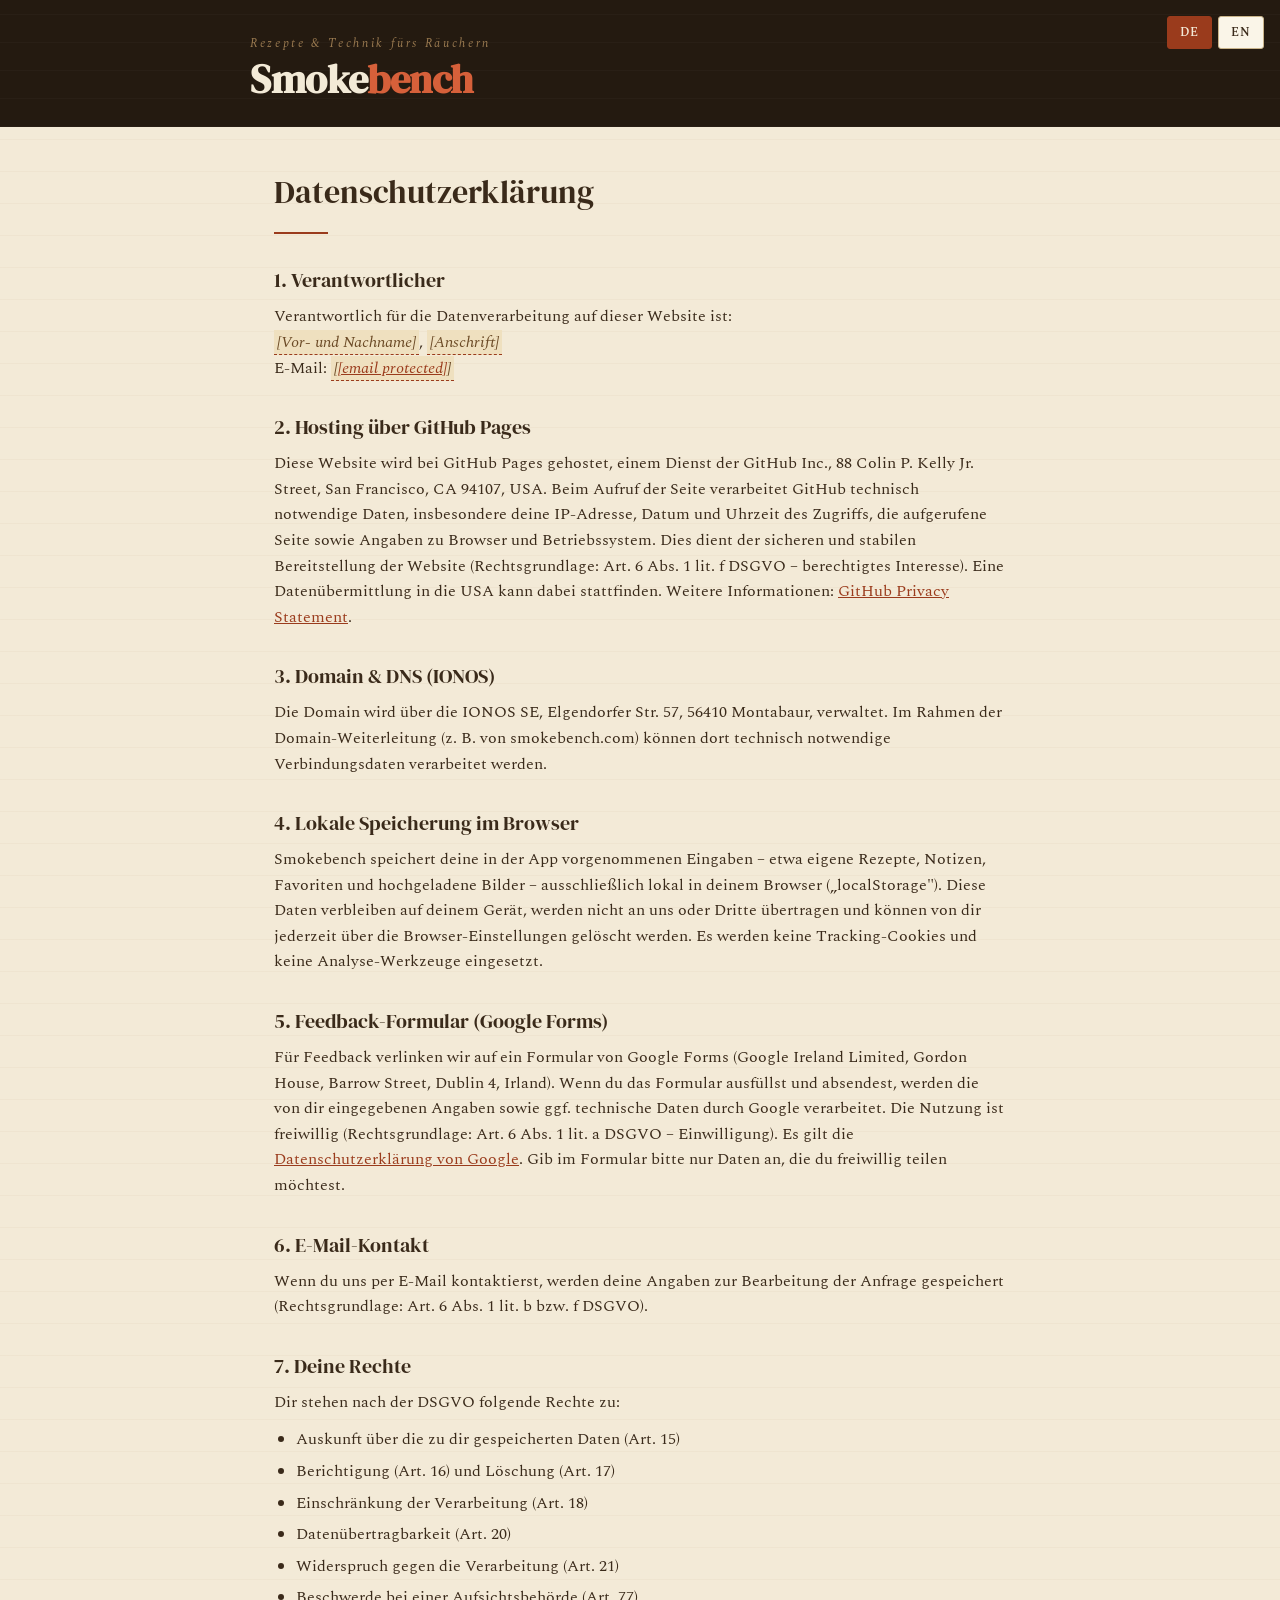
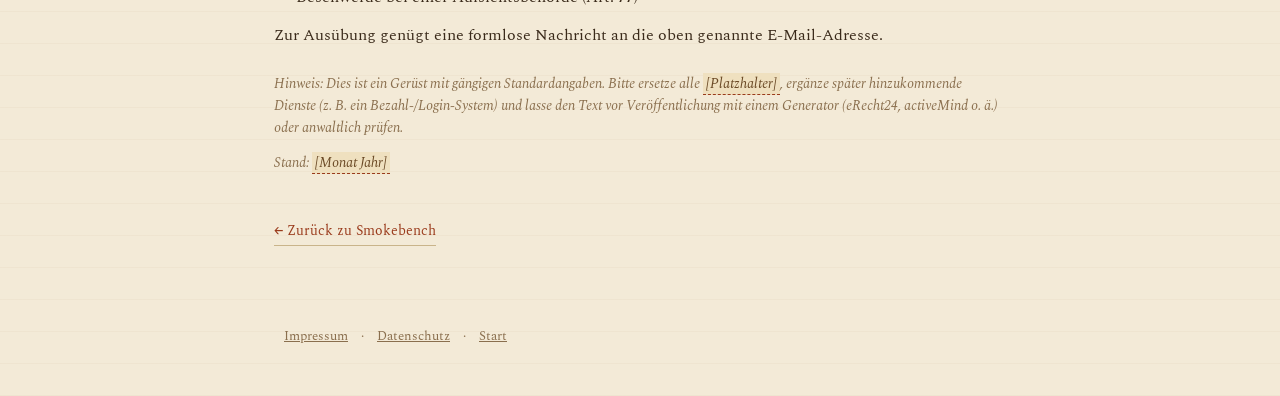
==== datenschutz.html @ 2a53a17a "Add files via upload" ====
<!DOCTYPE html>
<html lang="de">
<head>
<meta charset="utf-8">
<meta name="viewport" content="width=device-width, initial-scale=1">
<title>Datenschutz · Smokebench</title>
<meta name="robots" content="noindex">
<link rel="preconnect" href="https://fonts.googleapis.com">
<link href="https://fonts.googleapis.com/css2?family=DM+Serif+Display:ital@0;1&family=Spectral:ital,wght@0,400;0,600;1,400&display=swap" rel="stylesheet">
<style>
  :root{
    --bg:#f3ead7; --ink:#3a2a1a; --muted:#8a6f4e; --line:#c9b48a;
    --accent:#9a3b1c; --accent2:#d6603a; --dark:#241a10;
  }
  *{box-sizing:border-box;}
  body{
    margin:0; background:var(--bg); color:var(--ink);
    font-family:'Spectral',serif; line-height:1.6;
    background-image:repeating-linear-gradient(0deg,rgba(140,90,40,0.04) 0 1px,transparent 1px 32px);
  }
  .lang{ position:fixed; top:16px; right:16px; z-index:10; display:flex; gap:6px; }
  .lang button{
    font-family:'Spectral',serif; font-size:12px; font-weight:600; letter-spacing:0.08em;
    cursor:pointer; border-radius:3px; padding:6px 12px; border:1.5px solid var(--line);
    background:#faf5e8; color:var(--ink);
  }
  .lang button.active{ background:var(--accent); border-color:var(--accent); color:#f3ead7; }
  header.mast{
    background:var(--dark);
    background-image:repeating-linear-gradient(0deg,rgba(255,255,255,0.025) 0 1px,transparent 1px 28px);
    padding:34px 24px 28px;
  }
  .mast-in{ max-width:780px; margin:0 auto; }
  .tag{ font-family:'Spectral',serif; font-style:italic; font-size:12px; letter-spacing:0.22em; color:#9a7a50; }
  h1.logo{ margin:6px 0 0; font-family:'DM Serif Display',serif; font-size:40px; line-height:1; color:#f3ead7; letter-spacing:-0.01em; }
  h1.logo span{ color:var(--accent2); }
  main{ max-width:780px; margin:0 auto; padding:40px 24px 80px; }
  h2.page{ font-family:'DM Serif Display',serif; font-weight:400; font-size:32px; margin:0 0 6px; color:var(--ink); }
  .rule{ height:2px; width:54px; background:var(--accent); margin:14px 0 30px; }
  h3{ font-family:'DM Serif Display',serif; font-weight:400; font-size:20px; margin:30px 0 8px; color:var(--ink); }
  p{ margin:0 0 12px; }
  ul{ margin:0 0 12px; padding-left:22px; }
  li{ margin:0 0 6px; }
  .ph{ background:#efe0bf; border-bottom:1px dashed var(--accent); padding:0 3px; font-style:italic; color:#6b4a26; }
  a{ color:var(--accent); }
  .note{ font-style:italic; font-size:14px; color:var(--muted); }
  .back{ display:inline-block; margin-top:34px; font-size:14px; text-decoration:none; color:var(--accent); border-bottom:1px solid var(--line); padding-bottom:2px; }
  footer{ max-width:780px; margin:0 auto; padding:0 24px 50px; font-size:13px; color:var(--muted); }
  footer a{ color:var(--muted); margin:0 10px; }
  .de .en-only{ display:none; }
  .en .de-only{ display:none; }
</style>
</head>
<body class="de">

  <div class="lang">
    <button data-set="de" class="active" onclick="setLang('de')">DE</button>
    <button data-set="en" onclick="setLang('en')">EN</button>
  </div>

  <header class="mast">
    <div class="mast-in">
      <div class="tag de-only">Rezepte &amp; Technik fürs Räuchern</div>
      <div class="tag en-only">Recipes &amp; technique for smoking</div>
      <h1 class="logo">Smoke<span>bench</span></h1>
    </div>
  </header>

  <main>
    <!-- ============ DEUTSCH ============ -->
    <div class="de-only">
      <h2 class="page">Datenschutzerklärung</h2>
      <div class="rule"></div>

      <h3>1. Verantwortlicher</h3>
      <p>
        Verantwortlich für die Datenverarbeitung auf dieser Website ist:<br>
        <span class="ph">[Vor- und Nachname]</span>, <span class="ph">[Anschrift]</span><br>
        E-Mail: <span class="ph">[<a href="/cdn-cgi/l/email-protection" class="__cf_email__" data-cfemail="5430313d3a3179353026312727311427393b3f3136313a373c7a3031">[email&#160;protected]</a>]</span>
      </p>

      <h3>2. Hosting über GitHub Pages</h3>
      <p>
        Diese Website wird bei GitHub Pages gehostet, einem Dienst der GitHub Inc., 88 Colin P.
        Kelly Jr. Street, San Francisco, CA 94107, USA. Beim Aufruf der Seite verarbeitet GitHub
        technisch notwendige Daten, insbesondere deine IP-Adresse, Datum und Uhrzeit des Zugriffs,
        die aufgerufene Seite sowie Angaben zu Browser und Betriebssystem. Dies dient der sicheren
        und stabilen Bereitstellung der Website (Rechtsgrundlage: Art. 6 Abs. 1 lit. f DSGVO –
        berechtigtes Interesse). Eine Datenübermittlung in die USA kann dabei stattfinden.
        Weitere Informationen:
        <a href="https://docs.github.com/site-policy/privacy-policies/github-privacy-statement" target="_blank" rel="noopener">GitHub Privacy Statement</a>.
      </p>

      <h3>3. Domain &amp; DNS (IONOS)</h3>
      <p>
        Die Domain wird über die IONOS SE, Elgendorfer Str. 57, 56410 Montabaur, verwaltet. Im
        Rahmen der Domain-Weiterleitung (z. B. von smokebench.com) können dort technisch
        notwendige Verbindungsdaten verarbeitet werden.
      </p>

      <h3>4. Lokale Speicherung im Browser</h3>
      <p>
        Smokebench speichert deine in der App vorgenommenen Eingaben – etwa eigene Rezepte,
        Notizen, Favoriten und hochgeladene Bilder – ausschließlich lokal in deinem Browser
        („localStorage"). Diese Daten verbleiben auf deinem Gerät, werden nicht an uns oder Dritte
        übertragen und können von dir jederzeit über die Browser-Einstellungen gelöscht werden.
        Es werden keine Tracking-Cookies und keine Analyse-Werkzeuge eingesetzt.
      </p>

      <h3>5. Feedback-Formular (Google Forms)</h3>
      <p>
        Für Feedback verlinken wir auf ein Formular von Google Forms (Google Ireland Limited,
        Gordon House, Barrow Street, Dublin 4, Irland). Wenn du das Formular ausfüllst und
        absendest, werden die von dir eingegebenen Angaben sowie ggf. technische Daten durch
        Google verarbeitet. Die Nutzung ist freiwillig (Rechtsgrundlage: Art. 6 Abs. 1 lit. a
        DSGVO – Einwilligung). Es gilt die
        <a href="https://policies.google.com/privacy" target="_blank" rel="noopener">Datenschutzerklärung von Google</a>.
        Gib im Formular bitte nur Daten an, die du freiwillig teilen möchtest.
      </p>

      <h3>6. E-Mail-Kontakt</h3>
      <p>
        Wenn du uns per E-Mail kontaktierst, werden deine Angaben zur Bearbeitung der Anfrage
        gespeichert (Rechtsgrundlage: Art. 6 Abs. 1 lit. b bzw. f DSGVO).
      </p>

      <h3>7. Deine Rechte</h3>
      <p>Dir stehen nach der DSGVO folgende Rechte zu:</p>
      <ul>
        <li>Auskunft über die zu dir gespeicherten Daten (Art. 15)</li>
        <li>Berichtigung (Art. 16) und Löschung (Art. 17)</li>
        <li>Einschränkung der Verarbeitung (Art. 18)</li>
        <li>Datenübertragbarkeit (Art. 20)</li>
        <li>Widerspruch gegen die Verarbeitung (Art. 21)</li>
        <li>Beschwerde bei einer Aufsichtsbehörde (Art. 77)</li>
      </ul>
      <p>Zur Ausübung genügt eine formlose Nachricht an die oben genannte E-Mail-Adresse.</p>

      <p class="note" style="margin-top:24px;">
        Hinweis: Dies ist ein Gerüst mit gängigen Standardangaben. Bitte ersetze alle
        <span class="ph">[Platzhalter]</span>, ergänze später hinzukommende Dienste (z. B. ein
        Bezahl-/Login-System) und lasse den Text vor Veröffentlichung mit einem Generator
        (eRecht24, activeMind o. ä.) oder anwaltlich prüfen.
      </p>
      <p class="note">Stand: <span class="ph">[Monat Jahr]</span></p>

      <a class="back" href="index.html">← Zurück zu Smokebench</a>
    </div>

    <!-- ============ ENGLISH ============ -->
    <div class="en-only">
      <h2 class="page">Privacy Policy</h2>
      <div class="rule"></div>

      <h3>1. Controller</h3>
      <p>
        The controller responsible for data processing on this website is:<br>
        <span class="ph">[First and last name]</span>, <span class="ph">[Address]</span><br>
        Email: <span class="ph">[<a href="/cdn-cgi/l/email-protection" class="__cf_email__" data-cfemail="d1a8bea4a3fcb0b5b5a3b4a2a291a2bcbebab4b3b4bfb2b9ffb5b4">[email&#160;protected]</a>]</span>
      </p>

      <h3>2. Hosting via GitHub Pages</h3>
      <p>
        This website is hosted on GitHub Pages, a service of GitHub Inc., 88 Colin P. Kelly Jr.
        Street, San Francisco, CA 94107, USA. When you access the site, GitHub processes
        technically necessary data, in particular your IP address, date and time of access, the
        page requested and details about your browser and operating system. This serves the secure
        and stable provision of the website (legal basis: Art. 6(1)(f) GDPR — legitimate interest).
        Data may be transferred to the USA. More information:
        <a href="https://docs.github.com/site-policy/privacy-policies/github-privacy-statement" target="_blank" rel="noopener">GitHub Privacy Statement</a>.
      </p>

      <h3>3. Domain &amp; DNS (IONOS)</h3>
      <p>
        The domain is managed via IONOS SE, Elgendorfer Str. 57, 56410 Montabaur, Germany. In the
        course of domain forwarding (e.g. from smokebench.com), technically necessary connection
        data may be processed there.
      </p>

      <h3>4. Local storage in your browser</h3>
      <p>
        Smokebench stores the entries you make in the app — such as your own recipes, notes,
        favourites and uploaded images — exclusively locally in your browser ("localStorage").
        This data stays on your device, is not transmitted to us or any third party, and can be
        deleted by you at any time via your browser settings. No tracking cookies and no analytics
        tools are used.
      </p>

      <h3>5. Feedback form (Google Forms)</h3>
      <p>
        For feedback we link to a Google Forms form (Google Ireland Limited, Gordon House, Barrow
        Street, Dublin 4, Ireland). If you fill in and submit the form, the data you enter and any
        technical data is processed by Google. Use is voluntary (legal basis: Art. 6(1)(a) GDPR —
        consent). Google's
        <a href="https://policies.google.com/privacy" target="_blank" rel="noopener">privacy policy</a>
        applies. Please only provide data in the form that you wish to share voluntarily.
      </p>

      <h3>6. Email contact</h3>
      <p>
        If you contact us by email, your details will be stored in order to process the enquiry
        (legal basis: Art. 6(1)(b) or (f) GDPR).
      </p>

      <h3>7. Your rights</h3>
      <p>Under the GDPR you have the following rights:</p>
      <ul>
        <li>Access to the data stored about you (Art. 15)</li>
        <li>Rectification (Art. 16) and erasure (Art. 17)</li>
        <li>Restriction of processing (Art. 18)</li>
        <li>Data portability (Art. 20)</li>
        <li>Objection to processing (Art. 21)</li>
        <li>Complaint to a supervisory authority (Art. 77)</li>
      </ul>
      <p>To exercise these rights, an informal message to the email address above is sufficient.</p>

      <p class="note" style="margin-top:24px;">
        Note: this is a scaffold with common standard wording. Please replace all
        <span class="ph">[placeholders]</span>, add any services introduced later (e.g. a
        payment/login system) and have the text reviewed via a generator or a lawyer before
        publishing.
      </p>
      <p class="note">Last updated: <span class="ph">[Month Year]</span></p>

      <a class="back" href="index.html">← Back to Smokebench</a>
    </div>
  </main>

  <footer>
    <span class="de-only"><a href="impressum.html">Impressum</a> · <a href="datenschutz.html">Datenschutz</a> · <a href="index.html">Start</a></span>
    <span class="en-only"><a href="impressum.html">Imprint</a> · <a href="datenschutz.html">Privacy</a> · <a href="index.html">Home</a></span>
  </footer>

<script data-cfasync="false" src="/cdn-cgi/scripts/5c5dd728/cloudflare-static/email-decode.min.js"></script><script>
  function setLang(l){
    document.body.className = l;
    document.documentElement.lang = l;
    document.querySelectorAll('.lang button').forEach(function(b){
      b.classList.toggle('active', b.getAttribute('data-set')===l);
    });
    try{ localStorage.setItem('sb_legal_lang', l); }catch(e){}
  }
  (function(){
    var l = 'de';
    try{ l = localStorage.getItem('sb_legal_lang') || 'de'; }catch(e){}
    setLang(l);
  })();
</script>
</body>
</html>
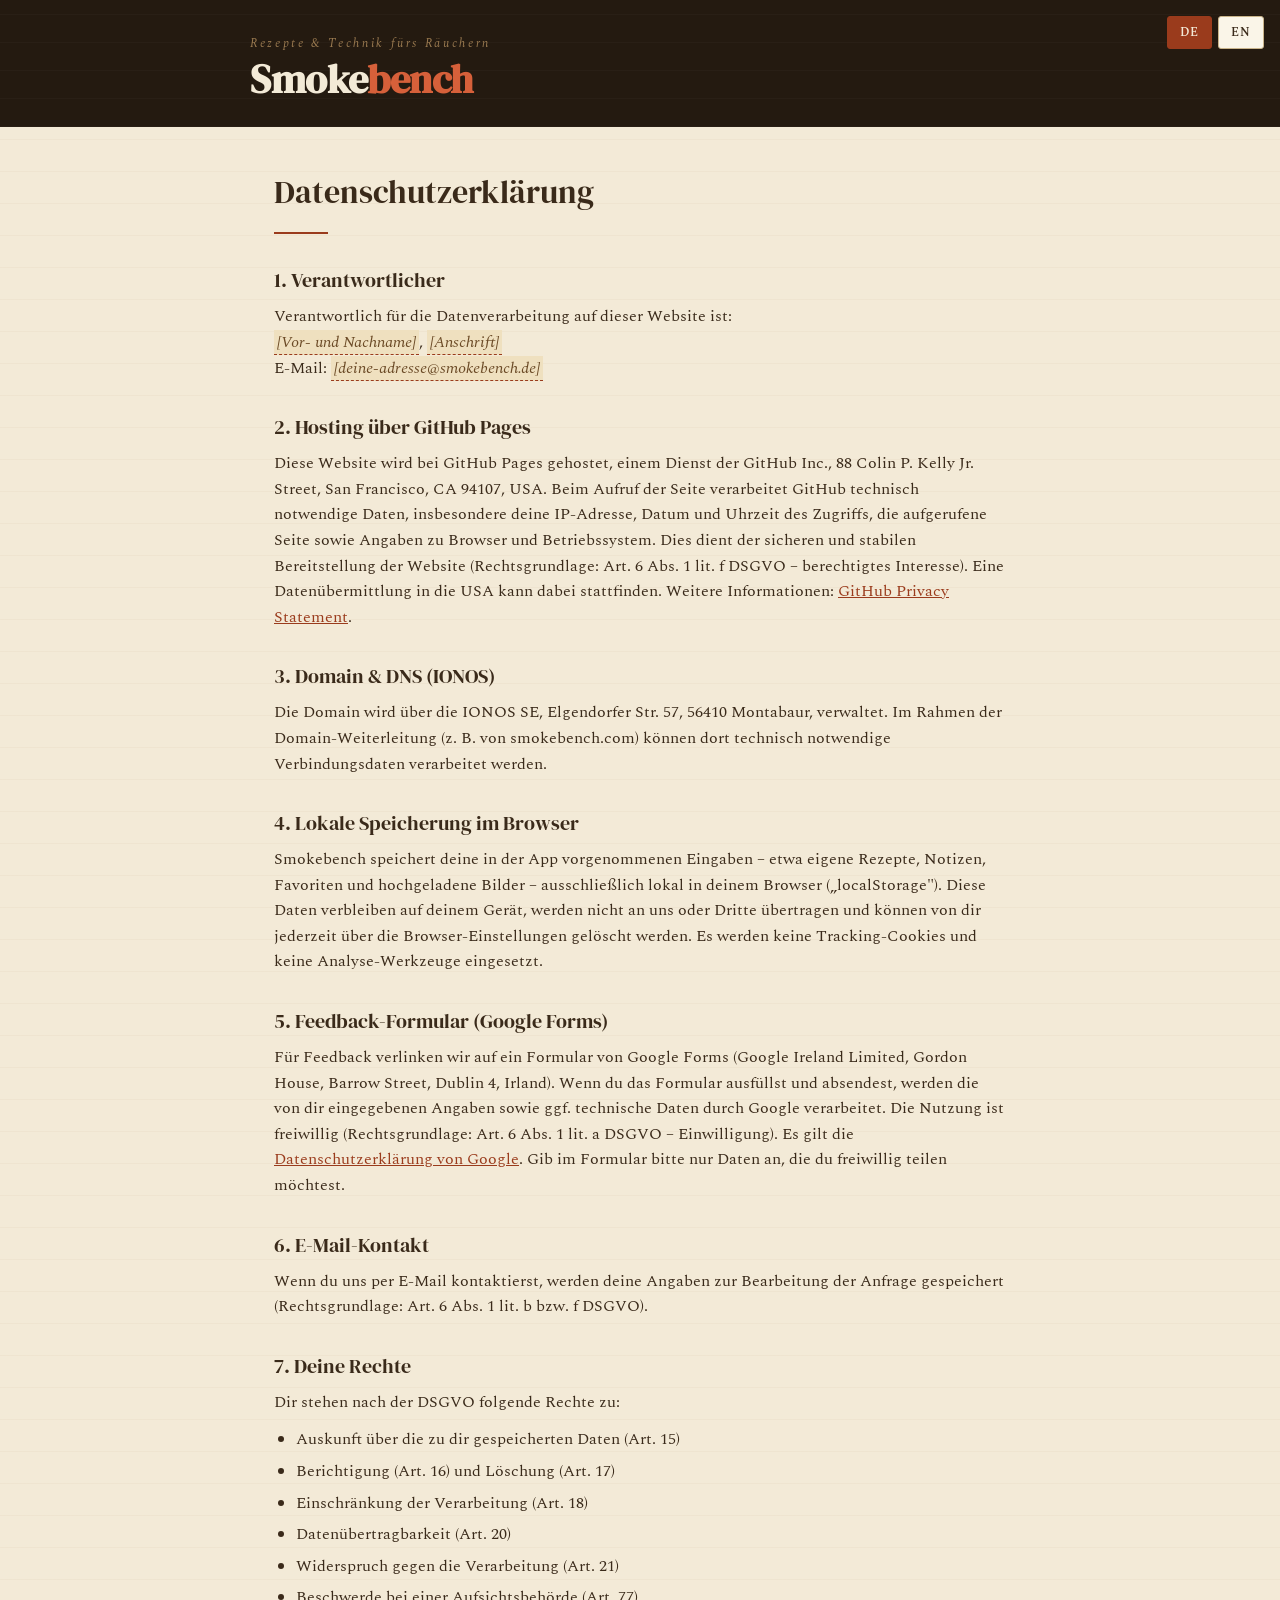
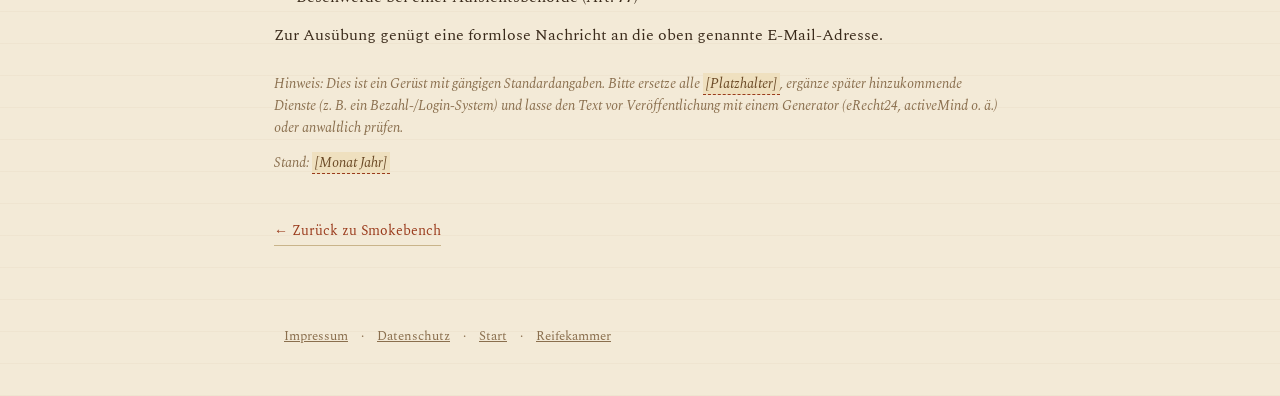
==== commit 4a854a17: "Add files via upload" ====
--- a/datenschutz.html
+++ b/datenschutz.html
@@ -5,8 +5,7 @@
 <meta name="viewport" content="width=device-width, initial-scale=1">
 <title>Datenschutz · Smokebench</title>
 <meta name="robots" content="noindex">
-<link rel="preconnect" href="https://fonts.googleapis.com">
-<link href="https://fonts.googleapis.com/css2?family=DM+Serif+Display:ital@0;1&family=Spectral:ital,wght@0,400;0,600;1,400&display=swap" rel="stylesheet">
+<link href="fonts.css" rel="stylesheet">
 <style>
   :root{
     --bg:#f3ead7; --ink:#3a2a1a; --muted:#8a6f4e; --line:#c9b48a;
@@ -76,7 +75,7 @@
       <p>
         Verantwortlich für die Datenverarbeitung auf dieser Website ist:<br>
         <span class="ph">[Vor- und Nachname]</span>, <span class="ph">[Anschrift]</span><br>
-        E-Mail: <span class="ph">[<a href="/cdn-cgi/l/email-protection" class="__cf_email__" data-cfemail="5430313d3a3179353026312727311427393b3f3136313a373c7a3031">[email&#160;protected]</a>]</span>
+        E-Mail: <span class="ph">[deine-adresse@smokebench.de]</span>
       </p>
 
       <h3>2. Hosting über GitHub Pages</h3>
@@ -156,7 +155,7 @@
       <p>
         The controller responsible for data processing on this website is:<br>
         <span class="ph">[First and last name]</span>, <span class="ph">[Address]</span><br>
-        Email: <span class="ph">[<a href="/cdn-cgi/l/email-protection" class="__cf_email__" data-cfemail="d1a8bea4a3fcb0b5b5a3b4a2a291a2bcbebab4b3b4bfb2b9ffb5b4">[email&#160;protected]</a>]</span>
+        Email: <span class="ph">[your-address@smokebench.de]</span>
       </p>
 
       <h3>2. Hosting via GitHub Pages</h3>
@@ -227,11 +226,11 @@
   </main>
 
   <footer>
-    <span class="de-only"><a href="impressum.html">Impressum</a> · <a href="datenschutz.html">Datenschutz</a> · <a href="index.html">Start</a></span>
-    <span class="en-only"><a href="impressum.html">Imprint</a> · <a href="datenschutz.html">Privacy</a> · <a href="index.html">Home</a></span>
+    <span class="de-only"><a href="impressum.html">Impressum</a> · <a href="datenschutz.html">Datenschutz</a> · <a href="index.html">Start</a> · <a href="reifekammer.html">Reifekammer</a></span>
+    <span class="en-only"><a href="impressum.html">Imprint</a> · <a href="datenschutz.html">Privacy</a> · <a href="index.html">Home</a> · <a href="reifekammer.html">Aging chamber</a></span>
   </footer>
 
-<script data-cfasync="false" src="/cdn-cgi/scripts/5c5dd728/cloudflare-static/email-decode.min.js"></script><script>
+<script>
   function setLang(l){
     document.body.className = l;
     document.documentElement.lang = l;
--- a/fonts.css
+++ b/fonts.css
@@ -0,0 +1,21 @@
+/* Self-hosted fonts (DSGVO-konform) — DM Serif Display + Spectral. Lokal eingebunden, kein Google-Server-Aufruf. */
+/* latin-ext */
+@font-face{font-family:'DM Serif Display';font-style:italic;font-weight:400;font-display:swap;src:url(fonts/dmserif-italic-ext.woff2) format('woff2');unicode-range:U+0100-02BA, U+02BD-02C5, U+02C7-02CC, U+02CE-02D7, U+02DD-02FF, U+0304, U+0308, U+0329, U+1D00-1DBF, U+1E00-1E9F, U+1EF2-1EFF, U+2020, U+20A0-20AB, U+20AD-20C0, U+2113, U+2C60-2C7F, U+A720-A7FF;}
+/* latin */
+@font-face{font-family:'DM Serif Display';font-style:italic;font-weight:400;font-display:swap;src:url(fonts/dmserif-italic-lat.woff2) format('woff2');unicode-range:U+0000-00FF, U+0131, U+0152-0153, U+02BB-02BC, U+02C6, U+02DA, U+02DC, U+0304, U+0308, U+0329, U+2000-206F, U+20AC, U+2122, U+2191, U+2193, U+2212, U+2215, U+FEFF, U+FFFD;}
+/* latin-ext */
+@font-face{font-family:'DM Serif Display';font-style:normal;font-weight:400;font-display:swap;src:url(fonts/dmserif-reg-ext.woff2) format('woff2');unicode-range:U+0100-02BA, U+02BD-02C5, U+02C7-02CC, U+02CE-02D7, U+02DD-02FF, U+0304, U+0308, U+0329, U+1D00-1DBF, U+1E00-1E9F, U+1EF2-1EFF, U+2020, U+20A0-20AB, U+20AD-20C0, U+2113, U+2C60-2C7F, U+A720-A7FF;}
+/* latin */
+@font-face{font-family:'DM Serif Display';font-style:normal;font-weight:400;font-display:swap;src:url(fonts/dmserif-reg-lat.woff2) format('woff2');unicode-range:U+0000-00FF, U+0131, U+0152-0153, U+02BB-02BC, U+02C6, U+02DA, U+02DC, U+0304, U+0308, U+0329, U+2000-206F, U+20AC, U+2122, U+2191, U+2193, U+2212, U+2215, U+FEFF, U+FFFD;}
+/* latin-ext */
+@font-face{font-family:'Spectral';font-style:italic;font-weight:400;font-display:swap;src:url(fonts/spectral-italic-ext.woff2) format('woff2');unicode-range:U+0100-02BA, U+02BD-02C5, U+02C7-02CC, U+02CE-02D7, U+02DD-02FF, U+0304, U+0308, U+0329, U+1D00-1DBF, U+1E00-1E9F, U+1EF2-1EFF, U+2020, U+20A0-20AB, U+20AD-20C0, U+2113, U+2C60-2C7F, U+A720-A7FF;}
+/* latin */
+@font-face{font-family:'Spectral';font-style:italic;font-weight:400;font-display:swap;src:url(fonts/spectral-italic-lat.woff2) format('woff2');unicode-range:U+0000-00FF, U+0131, U+0152-0153, U+02BB-02BC, U+02C6, U+02DA, U+02DC, U+0304, U+0308, U+0329, U+2000-206F, U+20AC, U+2122, U+2191, U+2193, U+2212, U+2215, U+FEFF, U+FFFD;}
+/* latin-ext */
+@font-face{font-family:'Spectral';font-style:normal;font-weight:400;font-display:swap;src:url(fonts/spectral-reg-ext.woff2) format('woff2');unicode-range:U+0100-02BA, U+02BD-02C5, U+02C7-02CC, U+02CE-02D7, U+02DD-02FF, U+0304, U+0308, U+0329, U+1D00-1DBF, U+1E00-1E9F, U+1EF2-1EFF, U+2020, U+20A0-20AB, U+20AD-20C0, U+2113, U+2C60-2C7F, U+A720-A7FF;}
+/* latin */
+@font-face{font-family:'Spectral';font-style:normal;font-weight:400;font-display:swap;src:url(fonts/spectral-reg-lat.woff2) format('woff2');unicode-range:U+0000-00FF, U+0131, U+0152-0153, U+02BB-02BC, U+02C6, U+02DA, U+02DC, U+0304, U+0308, U+0329, U+2000-206F, U+20AC, U+2122, U+2191, U+2193, U+2212, U+2215, U+FEFF, U+FFFD;}
+/* latin-ext */
+@font-face{font-family:'Spectral';font-style:normal;font-weight:600;font-display:swap;src:url(fonts/spectral-600-ext.woff2) format('woff2');unicode-range:U+0100-02BA, U+02BD-02C5, U+02C7-02CC, U+02CE-02D7, U+02DD-02FF, U+0304, U+0308, U+0329, U+1D00-1DBF, U+1E00-1E9F, U+1EF2-1EFF, U+2020, U+20A0-20AB, U+20AD-20C0, U+2113, U+2C60-2C7F, U+A720-A7FF;}
+/* latin */
+@font-face{font-family:'Spectral';font-style:normal;font-weight:600;font-display:swap;src:url(fonts/spectral-600-lat.woff2) format('woff2');unicode-range:U+0000-00FF, U+0131, U+0152-0153, U+02BB-02BC, U+02C6, U+02DA, U+02DC, U+0304, U+0308, U+0329, U+2000-206F, U+20AC, U+2122, U+2191, U+2193, U+2212, U+2215, U+FEFF, U+FFFD;}
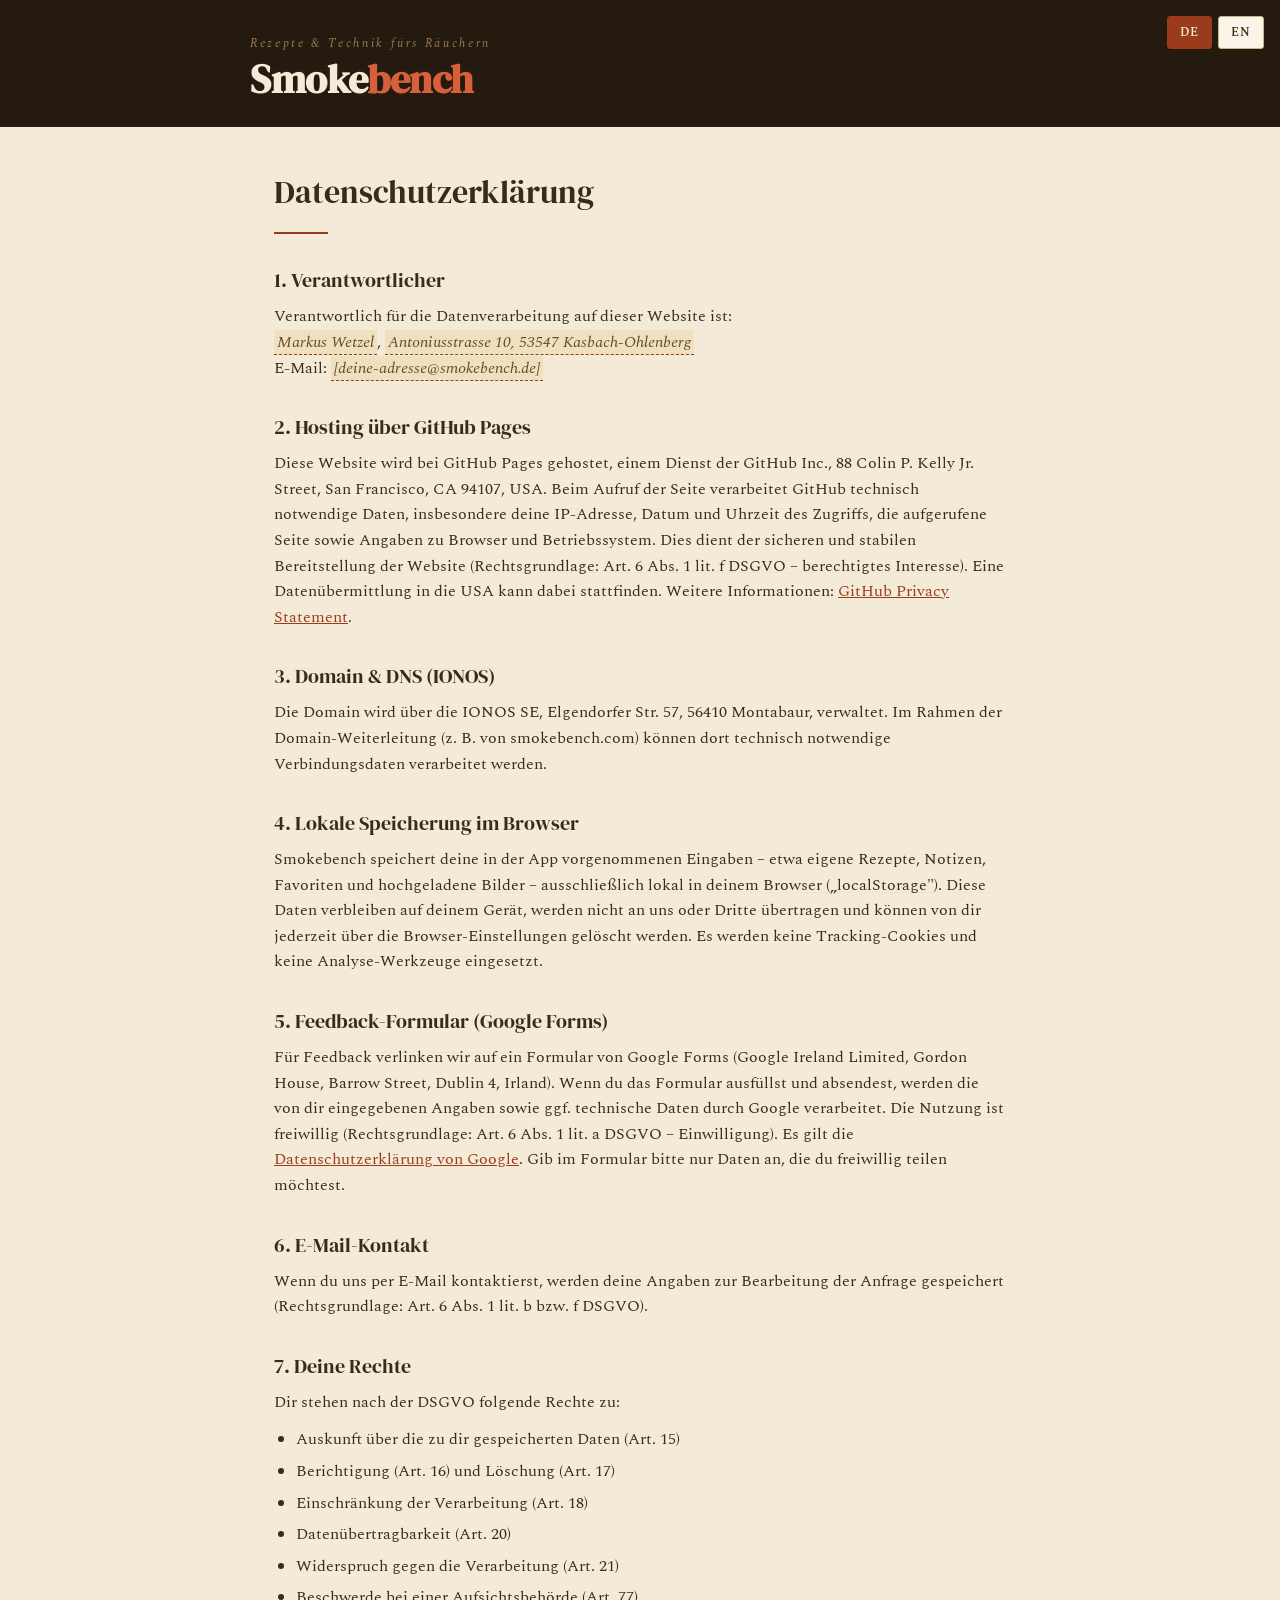
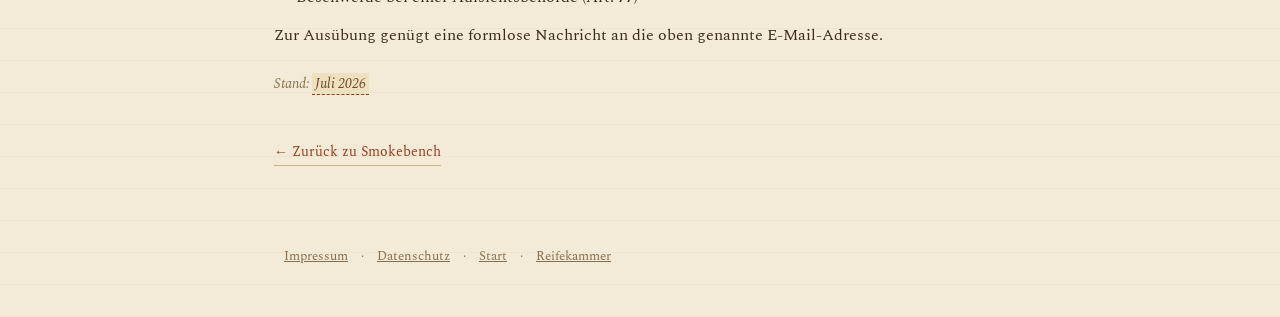
==== commit 45754ca7: "Update data processing responsible party details Updated contact information and removed placeholder" ====
--- a/datenschutz.html
+++ b/datenschutz.html
@@ -74,7 +74,7 @@
       <h3>1. Verantwortlicher</h3>
       <p>
         Verantwortlich für die Datenverarbeitung auf dieser Website ist:<br>
-        <span class="ph">[Vor- und Nachname]</span>, <span class="ph">[Anschrift]</span><br>
+        <span class="ph">Markus Wetzel</span>, <span class="ph">Antoniusstrasse 10, 53547 Kasbach-Ohlenberg</span><br>
         E-Mail: <span class="ph">[deine-adresse@smokebench.de]</span>
       </p>
 
@@ -136,12 +136,9 @@
       <p>Zur Ausübung genügt eine formlose Nachricht an die oben genannte E-Mail-Adresse.</p>
 
       <p class="note" style="margin-top:24px;">
-        Hinweis: Dies ist ein Gerüst mit gängigen Standardangaben. Bitte ersetze alle
-        <span class="ph">[Platzhalter]</span>, ergänze später hinzukommende Dienste (z. B. ein
-        Bezahl-/Login-System) und lasse den Text vor Veröffentlichung mit einem Generator
-        (eRecht24, activeMind o. ä.) oder anwaltlich prüfen.
-      </p>
-      <p class="note">Stand: <span class="ph">[Monat Jahr]</span></p>
+       
+      </p>
+      <p class="note">Stand: <span class="ph">Juli 2026</span></p>
 
       <a class="back" href="index.html">← Zurück zu Smokebench</a>
     </div>
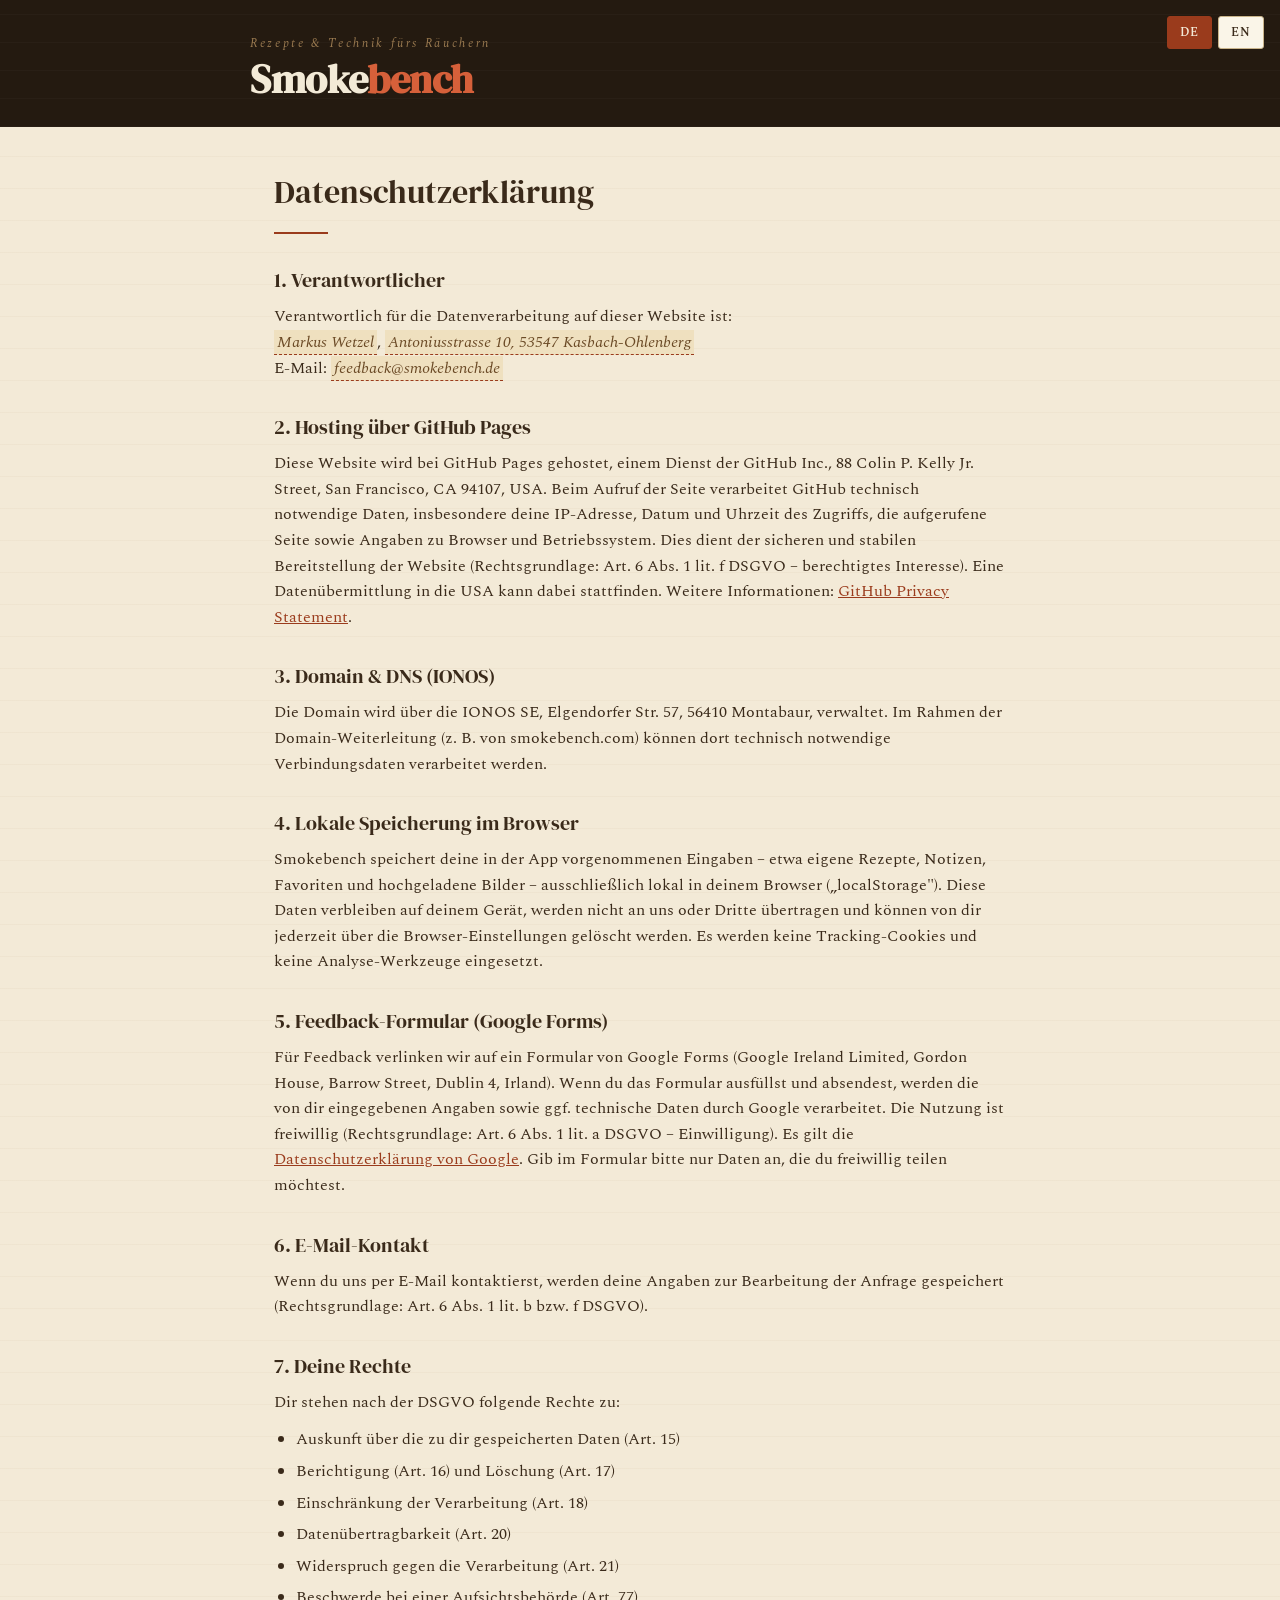
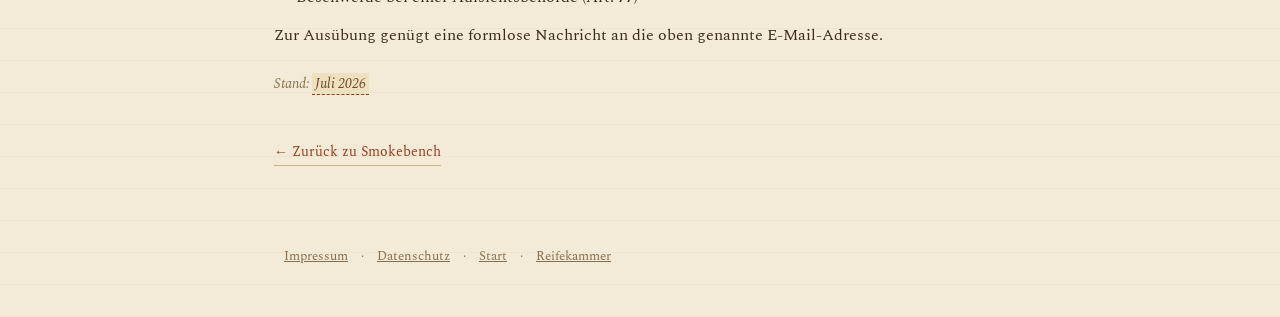
==== commit 095a1c40: "Update email address in datenschutz.html" ====
--- a/datenschutz.html
+++ b/datenschutz.html
@@ -75,7 +75,7 @@
       <p>
         Verantwortlich für die Datenverarbeitung auf dieser Website ist:<br>
         <span class="ph">Markus Wetzel</span>, <span class="ph">Antoniusstrasse 10, 53547 Kasbach-Ohlenberg</span><br>
-        E-Mail: <span class="ph">[deine-adresse@smokebench.de]</span>
+        E-Mail: <span class="ph">feedback@smokebench.de</span>
       </p>
 
       <h3>2. Hosting über GitHub Pages</h3>
